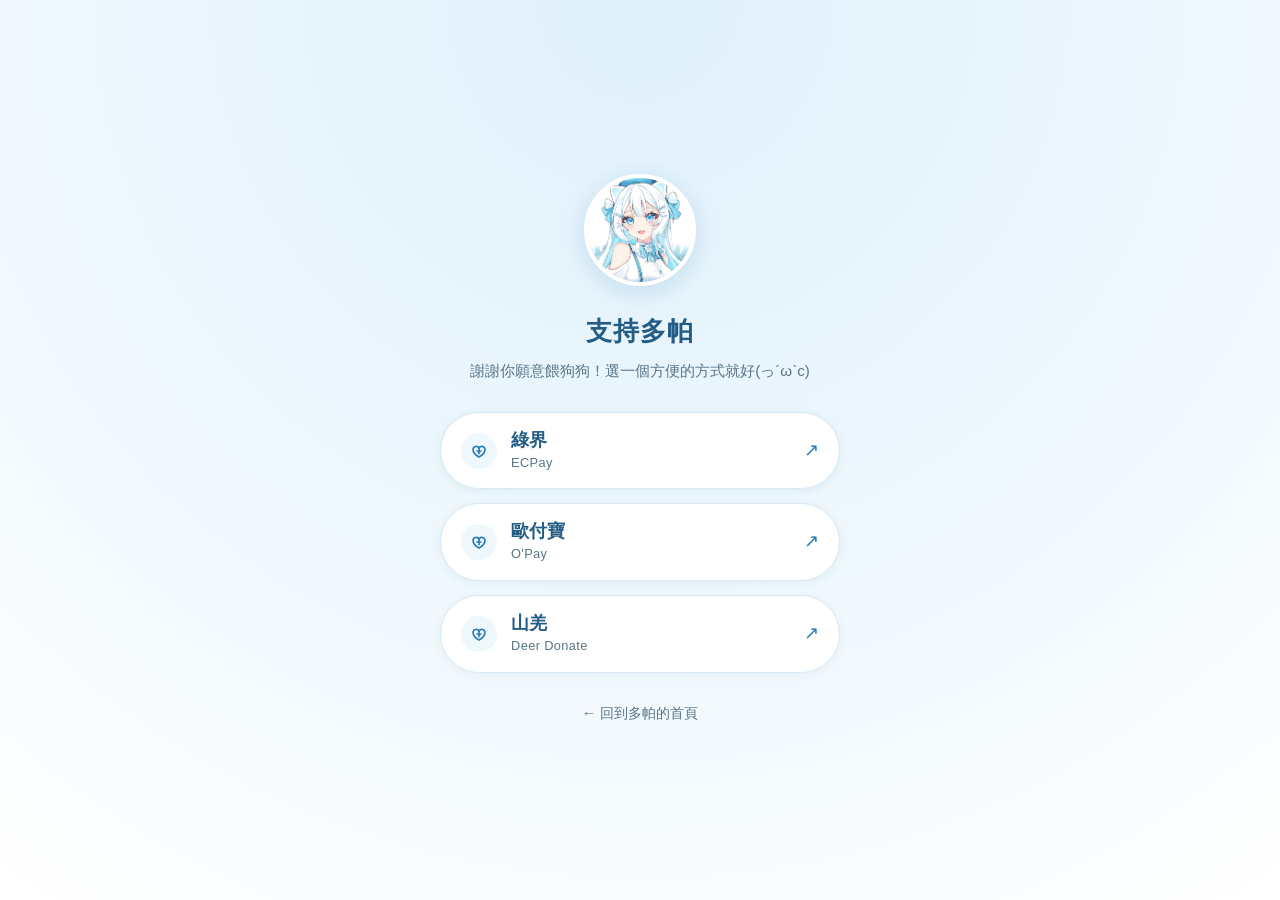
==== donate/index.html @ 84eb95be "新增 /donate 贊助單頁（綠界、歐付寶、山羌） Co-Authored-By: Claude Opus 5.5 <noreply@anthropic.com>" ====
<!doctype html>
<html lang="zh-Hant">
  <head>
    <meta charset="utf-8" />
    <meta name="viewport" content="width=device-width, initial-scale=1" />
    <meta name="description" content="支持 Topa Ch. 多帕：綠界、歐付寶、山羌贊助連結。" />
    <meta name="theme-color" content="#3585c9" />
    <link rel="canonical" href="https://samoyedtopa1120-cmd.github.io/topa-homepage/donate/" />
    <meta property="og:type" content="website" />
    <meta property="og:site_name" content="Topa Ch. 多帕" />
    <meta property="og:title" content="支持多帕 | Topa Ch. 多帕" />
    <meta property="og:description" content="綠界、歐付寶、山羌贊助連結。" />
    <meta property="og:url" content="https://samoyedtopa1120-cmd.github.io/topa-homepage/donate/" />
    <meta property="og:image" content="https://samoyedtopa1120-cmd.github.io/topa-homepage/assets/topa-avatar.jpg" />
    <meta name="twitter:card" content="summary" />
    <title>支持多帕 | Topa Ch. 多帕</title>
    <link rel="icon" href="../assets/topa-avatar.jpg" type="image/jpeg" />
    <style>
      :root {
        --blue: #287bb9;
        --deep: #235c85;
        --ink: #294b63;
        --muted: #597587;
        --pale: #eff8fd;
        --line: #d6e9f5;
        --white: #fff;
        --font: 'Nunito', 'PingFang TC', 'Microsoft JhengHei', sans-serif;
      }
      * { box-sizing: border-box; }
      html, body { height: 100%; }
      body {
        margin: 0;
        display: grid;
        place-items: center;
        padding: 32px 16px;
        background: radial-gradient(circle at 50% 0%, #dff0fb 0, var(--pale) 55%, var(--white) 100%);
        color: var(--ink);
        font: 16px/1.7 var(--font);
        -webkit-font-smoothing: antialiased;
      }
      main {
        width: 100%;
        max-width: 400px;
        text-align: center;
      }
      .avatar {
        width: 112px;
        height: 112px;
        border-radius: 50%;
        border: 4px solid var(--white);
        box-shadow: 0 6px 24px #287bb92e;
        object-fit: cover;
      }
      h1 {
        margin: 16px 0 4px;
        color: var(--deep);
        font-size: 1.6rem;
        letter-spacing: .04em;
      }
      .lead {
        margin: 0 0 28px;
        color: var(--muted);
        font-size: .95rem;
      }
      .lead span { display: inline-block; }
      .buttons {
        display: grid;
        gap: 14px;
      }
      .buttons a {
        display: flex;
        align-items: center;
        gap: 14px;
        padding: 16px 20px;
        border: 1px solid var(--line);
        border-radius: 999px;
        background: var(--white);
        color: var(--ink);
        text-decoration: none;
        box-shadow: 0 2px 10px #235c8512;
        transition: transform .15s ease, box-shadow .15s ease, border-color .15s ease;
      }
      .buttons a:hover {
        transform: translateY(-2px);
        border-color: var(--blue);
        box-shadow: 0 8px 22px #287bb926;
      }
      .buttons a:focus-visible {
        outline: 3px solid var(--blue);
        outline-offset: 3px;
      }
      .buttons svg {
        flex: none;
        width: 36px;
        height: 36px;
        padding: 7px;
        border-radius: 50%;
        background: var(--pale);
        fill: none;
        stroke: var(--blue);
        stroke-width: 1.8;
        stroke-linecap: round;
        stroke-linejoin: round;
      }
      .label {
        flex: 1;
        text-align: left;
        line-height: 1.3;
      }
      .label strong {
        display: block;
        font-size: 1.1rem;
        color: var(--deep);
      }
      .label span {
        font-size: .8rem;
        color: var(--muted);
        letter-spacing: .03em;
      }
      .arrow {
        color: var(--blue);
        font-size: 1.1rem;
      }
      .home {
        display: inline-block;
        margin-top: 28px;
        color: var(--muted);
        font-size: .9rem;
        text-decoration: none;
      }
      .home:hover { color: var(--deep); text-decoration: underline; }
      @media (prefers-reduced-motion: reduce) {
        .buttons a { transition: none; }
        .buttons a:hover { transform: none; }
      }
    </style>
  </head>
  <body>
    <svg width="0" height="0" style="position:absolute" aria-hidden="true" focusable="false">
      <symbol id="icon-donate" viewBox="0 0 24 24">
        <path d="M12 18.6S5.5 15 5.5 10.4A3.4 3.4 0 0 1 12 9a3.4 3.4 0 0 1 6.5 1.4c0 4.6-6.5 8.2-6.5 8.2Z" />
        <path d="M12 9v6" />
        <path d="M9.8 12h4.4" />
      </symbol>
    </svg>
    <main>
      <img class="avatar" src="../assets/topa-avatar.jpg" alt="多帕的頭像" width="112" height="112" />
      <h1>支持多帕</h1>
      <p class="lead"><span>謝謝你願意餵狗狗！</span><span>選一個方便的方式就好(っ´ω`c)</span></p>
      <nav class="buttons" aria-label="贊助連結">
        <a href="https://payment.ecpay.com.tw/Broadcaster/Donate/85C7382313C1128C863B7826B020375C" target="_blank" rel="noopener noreferrer">
          <svg aria-hidden="true"><use href="#icon-donate"></use></svg>
          <span class="label"><strong>綠界</strong><span>ECPay</span></span>
          <span class="arrow" aria-hidden="true">↗</span>
        </a>
        <a href="https://payment.opay.tw/Broadcaster/Donate/44319C02C2A8F1C43497ADE37872A1DE" target="_blank" rel="noopener noreferrer">
          <svg aria-hidden="true"><use href="#icon-donate"></use></svg>
          <span class="label"><strong>歐付寶</strong><span>O'Pay</span></span>
          <span class="arrow" aria-hidden="true">↗</span>
        </a>
        <a href="https://deerdonate.herokuapp.com/donation/%E5%A4%9A%E5%B8%95" target="_blank" rel="noopener noreferrer">
          <svg aria-hidden="true"><use href="#icon-donate"></use></svg>
          <span class="label"><strong>山羌</strong><span>Deer Donate</span></span>
          <span class="arrow" aria-hidden="true">↗</span>
        </a>
      </nav>
      <a class="home" href="../">← 回到多帕的首頁</a>
    </main>
  </body>
</html>
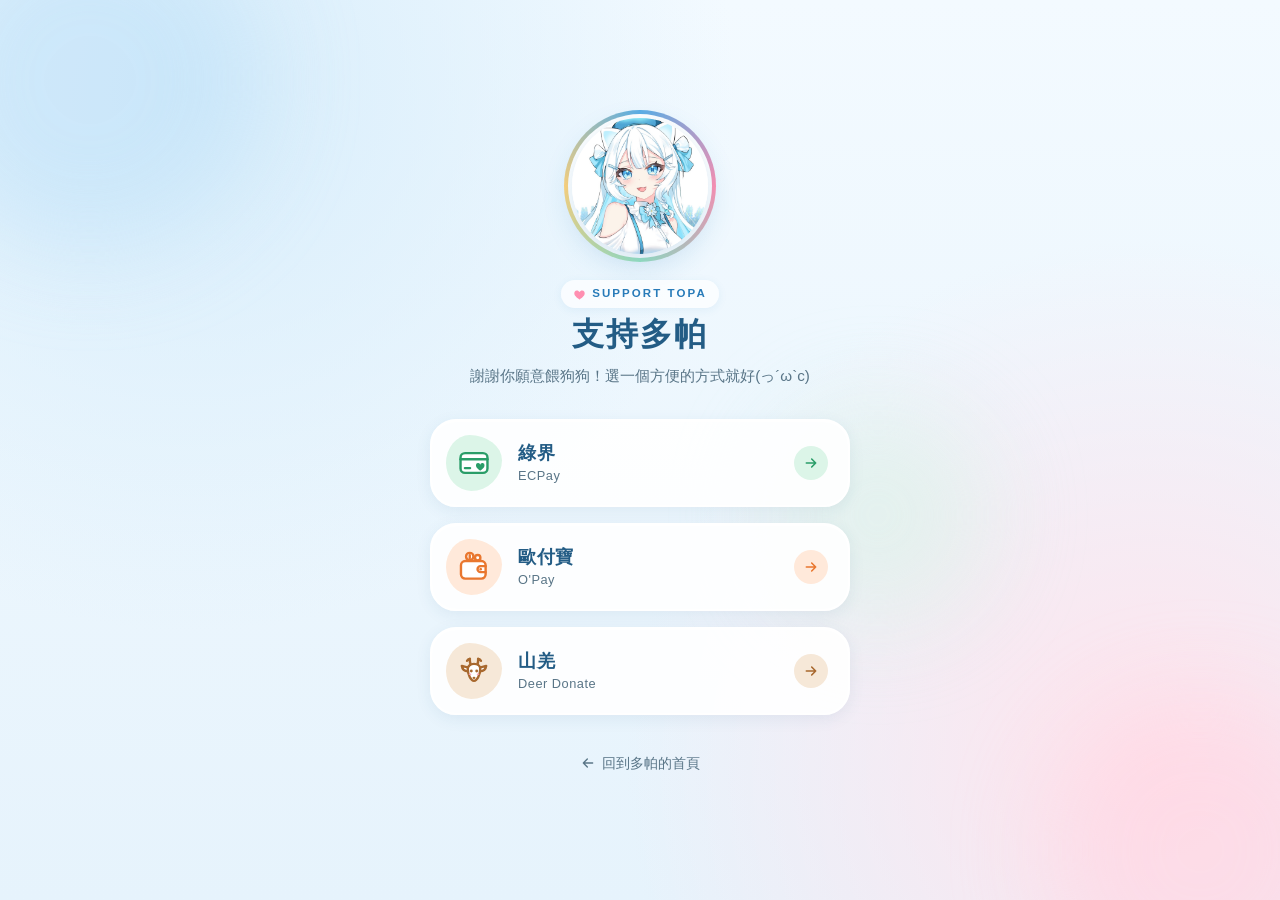
==== commit 773b98c6: "重新設計 /donate：加入動態效果並重繪圖示 Co-Authored-By: Claude Opus 5.5 <noreply@anthropic.com>" ====
--- a/donate/index.html
+++ b/donate/index.html
@@ -18,153 +18,608 @@
     <style>
       :root {
         --blue: #287bb9;
+        --sky: #5aaee6;
         --deep: #235c85;
         --ink: #294b63;
         --muted: #597587;
         --pale: #eff8fd;
         --line: #d6e9f5;
         --white: #fff;
+        --pink: #ff8fb1;
         --font: 'Nunito', 'PingFang TC', 'Microsoft JhengHei', sans-serif;
+        --bounce: cubic-bezier(.34, 1.56, .64, 1);
       }
       * { box-sizing: border-box; }
-      html, body { height: 100%; }
+      html, body { min-height: 100%; }
       body {
+        position: relative;
         margin: 0;
+        min-height: 100vh;
+        min-height: 100dvh;
         display: grid;
         place-items: center;
-        padding: 32px 16px;
-        background: radial-gradient(circle at 50% 0%, #dff0fb 0, var(--pale) 55%, var(--white) 100%);
+        padding: 40px 16px;
+        overflow-x: hidden;
+        background:
+          radial-gradient(circle at 15% 10%, #d7edfb 0, transparent 40%),
+          radial-gradient(circle at 90% 85%, #ffe3ec 0, transparent 38%),
+          linear-gradient(180deg, #f3faff 0%, #e6f3fc 100%);
         color: var(--ink);
         font: 16px/1.7 var(--font);
         -webkit-font-smoothing: antialiased;
       }
+
+      /* Soft blobs drifting behind everything */
+      .blob {
+        position: fixed;
+        z-index: 0;
+        border-radius: 50%;
+        filter: blur(48px);
+        opacity: .55;
+        pointer-events: none;
+        animation: drift 18s ease-in-out infinite alternate;
+      }
+      .blob.one { width: 340px; height: 340px; top: -90px; left: -80px; background: #bfe1f8; }
+      .blob.two { width: 300px; height: 300px; bottom: -100px; right: -70px; background: #ffd3e1; animation-duration: 22s; animation-delay: -6s; }
+      .blob.three { width: 220px; height: 220px; top: 45%; left: 60%; background: #d9f2e6; animation-duration: 26s; animation-delay: -12s; }
+      @keyframes drift {
+        0% { transform: translate(0, 0) scale(1); }
+        50% { transform: translate(40px, 30px) scale(1.12); }
+        100% { transform: translate(-30px, 50px) scale(.95); }
+      }
+
+      /* Paws, hearts and snowflakes floating up */
+      .sky {
+        position: fixed;
+        inset: 0;
+        z-index: 0;
+        overflow: hidden;
+        pointer-events: none;
+      }
+      .floaty {
+        position: absolute;
+        bottom: -40px;
+        color: var(--sky);
+        opacity: 0;
+        animation: rise linear infinite;
+      }
+      .floaty svg { display: block; width: 100%; height: 100%; fill: currentColor; }
+      @keyframes rise {
+        0% { transform: translate(0, 0) rotate(0deg); opacity: 0; }
+        10% { opacity: var(--alpha, .35); }
+        50% { transform: translate(var(--sway, 30px), -55vh) rotate(var(--spin, 90deg)); }
+        90% { opacity: var(--alpha, .35); }
+        100% { transform: translate(0, -110vh) rotate(calc(var(--spin, 90deg) * 2)); opacity: 0; }
+      }
+
       main {
+        position: relative;
+        z-index: 1;
         width: 100%;
-        max-width: 400px;
+        max-width: 420px;
         text-align: center;
       }
+
+      /* Avatar */
+      .avatar-wrap {
+        position: relative;
+        width: 136px;
+        height: 136px;
+        margin: 0 auto;
+        animation: pop-in .8s var(--bounce) both;
+      }
+      .avatar-btn {
+        position: relative;
+        display: block;
+        width: 100%;
+        height: 100%;
+        padding: 0;
+        border: 0;
+        border-radius: 50%;
+        background: none;
+        cursor: pointer;
+        animation: float 4s ease-in-out infinite;
+        -webkit-tap-highlight-color: transparent;
+      }
+      .avatar-btn:focus-visible { outline: 3px solid var(--blue); outline-offset: 6px; }
+      .ring {
+        position: absolute;
+        inset: -8px;
+        border-radius: 50%;
+        background: conic-gradient(from 0deg, var(--sky), var(--pink), #9be3c1, #ffd27a, var(--sky));
+        animation: spin 8s linear infinite;
+      }
+      .ring::after {
+        content: '';
+        position: absolute;
+        inset: 4px;
+        border-radius: 50%;
+        background: var(--white);
+      }
       .avatar {
-        width: 112px;
-        height: 112px;
+        position: relative;
+        display: block;
+        width: 100%;
+        height: 100%;
         border-radius: 50%;
-        border: 4px solid var(--white);
-        box-shadow: 0 6px 24px #287bb92e;
         object-fit: cover;
+        box-shadow: 0 10px 30px #287bb933;
+      }
+      .avatar-btn.wiggle .avatar { animation: wiggle .6s ease; }
+      .bubble {
+        position: absolute;
+        top: -6px;
+        left: calc(100% - 18px);
+        padding: 6px 12px;
+        border-radius: 16px 16px 16px 4px;
+        background: var(--white);
+        color: var(--deep);
+        font-weight: 800;
+        font-size: .9rem;
+        white-space: nowrap;
+        box-shadow: 0 6px 18px #235c8526;
+        transform-origin: 0 100%;
+        transform: scale(0) rotate(-12deg);
+        opacity: 0;
+        pointer-events: none;
+        transition: transform .35s var(--bounce), opacity .2s;
+      }
+      .bubble.show { transform: scale(1) rotate(0); opacity: 1; }
+      @keyframes float { 0%, 100% { transform: translateY(0); } 50% { transform: translateY(-8px); } }
+      @keyframes spin { to { transform: rotate(360deg); } }
+      @keyframes wiggle {
+        0%, 100% { transform: rotate(0); }
+        20% { transform: rotate(-10deg) scale(1.05); }
+        40% { transform: rotate(8deg) scale(1.05); }
+        60% { transform: rotate(-5deg); }
+        80% { transform: rotate(3deg); }
+      }
+      @keyframes pop-in {
+        0% { transform: scale(.3); opacity: 0; }
+        100% { transform: scale(1); opacity: 1; }
+      }
+
+      /* Heading */
+      .chip {
+        display: inline-flex;
+        align-items: center;
+        gap: 6px;
+        margin: 26px 0 6px;
+        padding: 4px 12px;
+        border-radius: 999px;
+        background: #ffffffb3;
+        color: var(--blue);
+        font-size: .72rem;
+        font-weight: 800;
+        letter-spacing: .18em;
+        box-shadow: 0 2px 10px #287bb914;
+        animation: fade-up .6s .25s ease both;
+      }
+      .chip svg { width: 13px; height: 13px; fill: var(--pink); animation: beat 1.4s ease-in-out infinite; }
+      @keyframes beat {
+        0%, 100% { transform: scale(1); }
+        15% { transform: scale(1.3); }
+        30% { transform: scale(1); }
+        45% { transform: scale(1.2); }
       }
       h1 {
-        margin: 16px 0 4px;
+        margin: 0;
         color: var(--deep);
-        font-size: 1.6rem;
-        letter-spacing: .04em;
+        font-size: 2rem;
+        line-height: 1.3;
+        letter-spacing: .06em;
+      }
+      h1 span {
+        display: inline-block;
+        animation: hop .7s var(--bounce) both, wave 3.2s ease-in-out infinite;
+        animation-delay: calc(.35s + var(--i) * .08s), calc(1.6s + var(--i) * .12s);
+      }
+      @keyframes hop {
+        0% { transform: translateY(24px) scale(.6); opacity: 0; }
+        100% { transform: none; opacity: 1; }
+      }
+      @keyframes wave {
+        0%, 70%, 100% { transform: translateY(0); }
+        80% { transform: translateY(-7px); }
+        90% { transform: translateY(1px); }
       }
       .lead {
-        margin: 0 0 28px;
+        margin: 8px 0 30px;
         color: var(--muted);
         font-size: .95rem;
+        animation: fade-up .6s .7s ease both;
       }
       .lead span { display: inline-block; }
+      @keyframes fade-up {
+        0% { transform: translateY(12px); opacity: 0; }
+        100% { transform: none; opacity: 1; }
+      }
+
+      /* Donate buttons */
       .buttons {
         display: grid;
-        gap: 14px;
-      }
-      .buttons a {
+        gap: 16px;
+        perspective: 800px;
+      }
+      .donate {
+        --rx: 0deg;
+        --ry: 0deg;
+        --mx: 50%;
+        --my: 50%;
+        position: relative;
         display: flex;
         align-items: center;
-        gap: 14px;
-        padding: 16px 20px;
-        border: 1px solid var(--line);
-        border-radius: 999px;
-        background: var(--white);
+        gap: 16px;
+        padding: 14px 20px 14px 14px;
+        overflow: hidden;
+        border: 2px solid var(--white);
+        border-radius: 26px;
+        background: #ffffffe6;
         color: var(--ink);
         text-decoration: none;
-        box-shadow: 0 2px 10px #235c8512;
-        transition: transform .15s ease, box-shadow .15s ease, border-color .15s ease;
-      }
-      .buttons a:hover {
-        transform: translateY(-2px);
-        border-color: var(--blue);
-        box-shadow: 0 8px 22px #287bb926;
-      }
-      .buttons a:focus-visible {
-        outline: 3px solid var(--blue);
-        outline-offset: 3px;
-      }
-      .buttons svg {
+        box-shadow: 0 4px 16px #235c8514, 0 1px 0 #fff inset;
+        transform: rotateX(var(--rx)) rotateY(var(--ry));
+        transition: transform .25s ease, box-shadow .25s ease, border-color .25s ease;
+        animation: slide-in .7s var(--bounce) backwards;
+        animation-delay: calc(.85s + var(--i) * .12s);
+        -webkit-tap-highlight-color: transparent;
+      }
+      @keyframes slide-in {
+        0% { transform: translateY(30px) scale(.9); opacity: 0; }
+        100% { transform: none; opacity: 1; }
+      }
+      /* Glow that follows the pointer */
+      .donate::before {
+        content: '';
+        position: absolute;
+        inset: 0;
+        background: radial-gradient(180px circle at var(--mx) var(--my), var(--tint), transparent 70%);
+        opacity: 0;
+        transition: opacity .25s;
+        pointer-events: none;
+      }
+      /* Shine sweep */
+      .donate::after {
+        content: '';
+        position: absolute;
+        top: 0;
+        bottom: 0;
+        left: -60%;
+        width: 40%;
+        background: linear-gradient(105deg, transparent, #ffffffcc, transparent);
+        transform: skewX(-18deg);
+        pointer-events: none;
+      }
+      .donate:hover, .donate:focus-visible {
+        border-color: var(--accent);
+        box-shadow: 0 14px 30px -8px var(--shadow), 0 1px 0 #fff inset;
+        transform: rotateX(var(--rx)) rotateY(var(--ry)) translateY(-3px);
+      }
+      .donate:hover::before, .donate:focus-visible::before { opacity: 1; }
+      .donate:hover::after, .donate:focus-visible::after { animation: shine .8s ease; }
+      .donate:focus-visible { outline: 3px solid var(--accent); outline-offset: 3px; }
+      .donate:active { transform: scale(.97); transition-duration: .08s; }
+      @keyframes shine { to { left: 130%; } }
+
+      .icon {
+        position: relative;
         flex: none;
-        width: 36px;
-        height: 36px;
-        padding: 7px;
-        border-radius: 50%;
-        background: var(--pale);
+        display: grid;
+        place-items: center;
+        width: 56px;
+        height: 56px;
+        border-radius: 42% 58% 55% 45% / 50% 45% 55% 50%;
+        background: var(--tint);
+        color: var(--accent);
+        animation: morph 7s ease-in-out infinite;
+        animation-delay: calc(var(--i) * -2s);
+      }
+      .icon svg {
+        width: 34px;
+        height: 34px;
         fill: none;
-        stroke: var(--blue);
-        stroke-width: 1.8;
+        stroke: currentColor;
+        stroke-width: 1.7;
         stroke-linecap: round;
         stroke-linejoin: round;
-      }
+        overflow: visible;
+      }
+      .icon .solid { fill: currentColor; stroke: none; }
+      .icon .soft { fill: var(--white); }
+      .icon .blush { fill: #ff9db8; stroke: none; }
+      .donate:hover .icon svg, .donate:focus-visible .icon svg { animation: jiggle .7s ease; }
+      @keyframes morph {
+        0%, 100% { border-radius: 42% 58% 55% 45% / 50% 45% 55% 50%; }
+        33% { border-radius: 58% 42% 45% 55% / 45% 58% 42% 55%; }
+        66% { border-radius: 50% 50% 60% 40% / 58% 42% 58% 42%; }
+      }
+      @keyframes jiggle {
+        0% { transform: rotate(0) scale(1); }
+        25% { transform: rotate(-12deg) scale(1.15); }
+        50% { transform: rotate(9deg) scale(1.1); }
+        75% { transform: rotate(-4deg) scale(1.05); }
+        100% { transform: rotate(0) scale(1); }
+      }
+      /* Per-icon extra motion on hover */
+      .donate:hover .coin, .donate:focus-visible .coin { animation: coin-hop .7s var(--bounce); }
+      .donate:hover .coin.two, .donate:focus-visible .coin.two { animation-delay: .1s; }
+      @keyframes coin-hop { 40% { transform: translateY(-4px); } }
+      .donate:hover .ear, .donate:focus-visible .ear { animation: ear-flick .5s ease 2; }
+      .ear { transform-box: fill-box; }
+      .ear.left { transform-origin: 100% 30%; }
+      .ear.right { transform-origin: 0 30%; }
+      @keyframes ear-flick { 50% { transform: rotate(var(--flick)); } }
+      .ear.left { --flick: 18deg; }
+      .ear.right { --flick: -18deg; }
+      .donate:hover .card-heart, .donate:focus-visible .card-heart { animation: beat 1s ease-in-out infinite; transform-box: fill-box; transform-origin: center; }
+
       .label {
+        position: relative;
         flex: 1;
         text-align: left;
         line-height: 1.3;
       }
       .label strong {
         display: block;
-        font-size: 1.1rem;
         color: var(--deep);
+        font-size: 1.15rem;
+        letter-spacing: .04em;
       }
       .label span {
+        color: var(--muted);
         font-size: .8rem;
-        color: var(--muted);
-        letter-spacing: .03em;
-      }
-      .arrow {
-        color: var(--blue);
-        font-size: 1.1rem;
-      }
+        letter-spacing: .04em;
+      }
+      .go {
+        position: relative;
+        flex: none;
+        display: grid;
+        place-items: center;
+        width: 34px;
+        height: 34px;
+        border-radius: 50%;
+        background: var(--tint);
+        color: var(--accent);
+        transition: transform .3s var(--bounce), background .25s, color .25s;
+      }
+      .go svg { width: 16px; height: 16px; fill: none; stroke: currentColor; stroke-width: 2.4; stroke-linecap: round; stroke-linejoin: round; }
+      .donate:hover .go, .donate:focus-visible .go { transform: translateX(4px) rotate(-45deg); background: var(--accent); color: var(--white); }
+
+      .ecpay { --i: 0; --accent: #2a9d68; --tint: #dcf5e8; --shadow: #2a9d6866; }
+      .opay { --i: 1; --accent: #e9772f; --tint: #ffe9da; --shadow: #e9772f66; }
+      .deer { --i: 2; --accent: #a8682e; --tint: #f6e8d8; --shadow: #a8682e66; }
+
       .home {
-        display: inline-block;
-        margin-top: 28px;
+        display: inline-flex;
+        align-items: center;
+        gap: 6px;
+        margin-top: 30px;
+        padding: 6px 14px;
+        border-radius: 999px;
         color: var(--muted);
         font-size: .9rem;
         text-decoration: none;
-      }
-      .home:hover { color: var(--deep); text-decoration: underline; }
+        transition: color .2s, background .2s;
+        animation: fade-up .6s 1.4s ease both;
+      }
+      .home svg { width: 16px; height: 16px; fill: none; stroke: currentColor; stroke-width: 2; stroke-linecap: round; stroke-linejoin: round; transition: transform .25s var(--bounce); }
+      .home:hover, .home:focus-visible { color: var(--deep); background: #ffffffb3; }
+      .home:hover svg, .home:focus-visible svg { transform: translateX(-4px); }
+      .home:focus-visible { outline: 3px solid var(--blue); outline-offset: 2px; }
+
+      /* Click bursts */
+      .particle {
+        position: fixed;
+        z-index: 10;
+        width: 16px;
+        height: 16px;
+        margin: -8px 0 0 -8px;
+        pointer-events: none;
+      }
+      .particle svg { display: block; width: 100%; height: 100%; fill: currentColor; }
+
+      @media (max-width: 380px) {
+        h1 { font-size: 1.75rem; }
+        .donate { gap: 12px; padding: 12px 16px 12px 12px; }
+        .icon { width: 50px; height: 50px; }
+        .icon svg { width: 30px; height: 30px; }
+      }
       @media (prefers-reduced-motion: reduce) {
-        .buttons a { transition: none; }
-        .buttons a:hover { transform: none; }
+        *, *::before, *::after {
+          animation-duration: .01ms !important;
+          animation-iteration-count: 1 !important;
+          animation-delay: 0s !important;
+          transition-duration: .01ms !important;
+        }
+        .sky, .blob { display: none; }
       }
     </style>
   </head>
   <body>
     <svg width="0" height="0" style="position:absolute" aria-hidden="true" focusable="false">
-      <symbol id="icon-donate" viewBox="0 0 24 24">
-        <path d="M12 18.6S5.5 15 5.5 10.4A3.4 3.4 0 0 1 12 9a3.4 3.4 0 0 1 6.5 1.4c0 4.6-6.5 8.2-6.5 8.2Z" />
-        <path d="M12 9v6" />
-        <path d="M9.8 12h4.4" />
-      </symbol>
+      <!-- Particles -->
+      <symbol id="p-heart" viewBox="0 0 24 24"><path d="M12 21s-7.5-4.4-9.3-9.2C1.4 8.3 3.6 4.5 7.3 4.5c2 0 3.4 1.1 4.7 2.8 1.3-1.7 2.7-2.8 4.7-2.8 3.7 0 5.9 3.8 4.6 7.3C19.5 16.6 12 21 12 21Z"/></symbol>
+      <symbol id="p-paw" viewBox="0 0 24 24"><ellipse cx="5.2" cy="10" rx="2.3" ry="2.9" transform="rotate(-20 5.2 10)"/><ellipse cx="9.6" cy="5.6" rx="2.2" ry="2.9" transform="rotate(-6 9.6 5.6)"/><ellipse cx="14.6" cy="5.6" rx="2.2" ry="2.9" transform="rotate(6 14.6 5.6)"/><ellipse cx="19" cy="10" rx="2.3" ry="2.9" transform="rotate(20 19 10)"/><path d="M12 11c-3.3 0-6.6 3.6-6.6 6.6 0 2.4 1.9 3.2 3.6 2.8 1.2-.3 2-.8 3-.8s1.8.5 3 .8c1.7.4 3.6-.4 3.6-2.8 0-3-3.3-6.6-6.6-6.6Z"/></symbol>
+      <symbol id="p-flake" viewBox="0 0 24 24"><path d="M11 2h2v5.3l2.6-1.5 1 1.7L13 9.6v1.8l1.6-.9 3.6-2.1 1 1.7-3.6 2.1L14 13l1.6.9 3.6 2.1-1 1.7-3.6-2.1-1.6-.9v1.8l3.6 2.1-1 1.7-2.6-1.5V22h-2v-5.3l-2.6 1.5-1-1.7L11 14.4v-1.8l-1.6.9-3.6 2.1-1-1.7 3.6-2.1L10 11l-1.6-.9-3.6-2.1 1-1.7 3.6 2.1 1.6.9V7.4L7.4 5.3l1-1.7L11 5.1Z"/></symbol>
+      <symbol id="p-star" viewBox="0 0 24 24"><path d="M12 2.5c.6 4.8 2.7 6.9 7.5 7.5-4.8.6-6.9 2.7-7.5 7.5-.6-4.8-2.7-6.9-7.5-7.5 4.8-.6 6.9-2.7 7.5-7.5Z" transform="translate(0 2)"/></symbol>
     </svg>
+
+    <div class="blob one" aria-hidden="true"></div>
+    <div class="blob two" aria-hidden="true"></div>
+    <div class="blob three" aria-hidden="true"></div>
+    <div class="sky" aria-hidden="true"></div>
+
     <main>
-      <img class="avatar" src="../assets/topa-avatar.jpg" alt="多帕的頭像" width="112" height="112" />
-      <h1>支持多帕</h1>
+      <div class="avatar-wrap">
+        <button class="avatar-btn" type="button" aria-label="摸摸多帕">
+          <span class="ring" aria-hidden="true"></span>
+          <img class="avatar" src="../assets/topa-avatar.jpg" alt="" width="136" height="136" />
+        </button>
+        <span class="bubble" aria-live="polite"></span>
+      </div>
+
+      <div class="chip">
+        <svg viewBox="0 0 24 24" aria-hidden="true"><use href="#p-heart"></use></svg>SUPPORT TOPA
+      </div>
+      <h1 aria-label="支持多帕"><span style="--i:0" aria-hidden="true">支</span><span style="--i:1" aria-hidden="true">持</span><span style="--i:2" aria-hidden="true">多</span><span style="--i:3" aria-hidden="true">帕</span></h1>
       <p class="lead"><span>謝謝你願意餵狗狗！</span><span>選一個方便的方式就好(っ´ω`c)</span></p>
+
       <nav class="buttons" aria-label="贊助連結">
-        <a href="https://payment.ecpay.com.tw/Broadcaster/Donate/85C7382313C1128C863B7826B020375C" target="_blank" rel="noopener noreferrer">
-          <svg aria-hidden="true"><use href="#icon-donate"></use></svg>
+        <a class="donate ecpay" href="https://payment.ecpay.com.tw/Broadcaster/Donate/85C7382313C1128C863B7826B020375C" target="_blank" rel="noopener noreferrer">
+          <span class="icon" aria-hidden="true">
+            <!-- Card with a heart -->
+            <svg viewBox="0 0 24 24">
+              <rect class="soft" x="2.5" y="5" width="19" height="14" rx="3.2" />
+              <path d="M2.5 9.4h19" />
+              <path d="M5.6 15.6h3.6" />
+              <path class="card-heart solid" d="M16.4 17.4s-3-1.7-3-3.6a1.5 1.5 0 0 1 3-.5 1.5 1.5 0 0 1 3 .5c0 1.9-3 3.6-3 3.6Z" />
+            </svg>
+          </span>
           <span class="label"><strong>綠界</strong><span>ECPay</span></span>
-          <span class="arrow" aria-hidden="true">↗</span>
+          <span class="go" aria-hidden="true"><svg viewBox="0 0 24 24"><path d="M5 12h14m-6-6 6 6-6 6" /></svg></span>
         </a>
-        <a href="https://payment.opay.tw/Broadcaster/Donate/44319C02C2A8F1C43497ADE37872A1DE" target="_blank" rel="noopener noreferrer">
-          <svg aria-hidden="true"><use href="#icon-donate"></use></svg>
+        <a class="donate opay" href="https://payment.opay.tw/Broadcaster/Donate/44319C02C2A8F1C43497ADE37872A1DE" target="_blank" rel="noopener noreferrer">
+          <span class="icon" aria-hidden="true">
+            <!-- Wallet with coins popping out -->
+            <svg viewBox="0 0 24 24">
+              <g class="coin"><circle class="soft" cx="9" cy="4.6" r="2.6" /><path d="M9 3.6v2" /></g>
+              <g class="coin two"><circle class="soft" cx="14.6" cy="5.4" r="1.9" /></g>
+              <rect class="soft" x="2.8" y="7.8" width="17.4" height="12.4" rx="3" />
+              <path d="M20.2 11.4h-3.6a2.1 2.1 0 0 0 0 4.2h3.6" />
+              <circle class="solid" cx="16.7" cy="13.5" r=".9" />
+            </svg>
+          </span>
           <span class="label"><strong>歐付寶</strong><span>O'Pay</span></span>
-          <span class="arrow" aria-hidden="true">↗</span>
+          <span class="go" aria-hidden="true"><svg viewBox="0 0 24 24"><path d="M5 12h14m-6-6 6 6-6 6" /></svg></span>
         </a>
-        <a href="https://deerdonate.herokuapp.com/donation/%E5%A4%9A%E5%B8%95" target="_blank" rel="noopener noreferrer">
-          <svg aria-hidden="true"><use href="#icon-donate"></use></svg>
+        <a class="donate deer" href="https://deerdonate.herokuapp.com/donation/%E5%A4%9A%E5%B8%95" target="_blank" rel="noopener noreferrer">
+          <span class="icon" aria-hidden="true">
+            <!-- A little muntjac (山羌) -->
+            <svg viewBox="0 0 24 24">
+              <path d="M9.6 7.4c-.5-1.4-.7-2.7-.5-4.1M9.1 3.3c-.9.2-1.6.7-2 1.5M14.4 7.4c.5-1.4.7-2.7.5-4.1M14.9 3.3c.9.2 1.6.7 2 1.5" />
+              <path class="ear left soft" d="M8 9.6 3.4 8.4c.3 2.3 1.9 3.7 4.4 3.8Z" />
+              <path class="ear right soft" d="M16 9.6l4.6-1.2c-.3 2.3-1.9 3.7-4.4 3.8Z" />
+              <path class="soft" d="M7.6 10.4c0-2.1 2-3.4 4.4-3.4s4.4 1.3 4.4 3.4c0 3.7-2 8.6-4.4 8.6s-4.4-4.9-4.4-8.6Z" />
+              <circle class="solid" cx="10.1" cy="12" r="1" />
+              <circle class="solid" cx="13.9" cy="12" r="1" />
+              <ellipse class="blush" cx="9.2" cy="14.3" rx=".95" ry=".55" />
+              <ellipse class="blush" cx="14.8" cy="14.3" rx=".95" ry=".55" />
+              <ellipse class="solid" cx="12" cy="16.9" rx="1.05" ry=".8" />
+            </svg>
+          </span>
           <span class="label"><strong>山羌</strong><span>Deer Donate</span></span>
-          <span class="arrow" aria-hidden="true">↗</span>
+          <span class="go" aria-hidden="true"><svg viewBox="0 0 24 24"><path d="M5 12h14m-6-6 6 6-6 6" /></svg></span>
         </a>
       </nav>
-      <a class="home" href="../">← 回到多帕的首頁</a>
+
+      <a class="home" href="../"><svg viewBox="0 0 24 24" aria-hidden="true"><path d="M19 12H5m6-6-6 6 6 6" /></svg>回到多帕的首頁</a>
     </main>
+
+    <script>
+      (function () {
+        var calm = window.matchMedia('(prefers-reduced-motion: reduce)').matches;
+        var shapes = ['p-heart', 'p-paw', 'p-flake', 'p-star'];
+        var colors = ['#5aaee6', '#ff8fb1', '#7fcfa8', '#ffc65c', '#9cc8ec'];
+        var pick = function (list) { return list[Math.floor(Math.random() * list.length)]; };
+        var icon = function (shape) {
+          return '<svg viewBox="0 0 24 24"><use href="#' + shape + '"></use></svg>';
+        };
+
+        // Background: things drifting up.
+        if (!calm) {
+          var sky = document.querySelector('.sky');
+          var count = window.innerWidth < 600 ? 12 : 20;
+          for (var n = 0; n < count; n++) {
+            var bit = document.createElement('span');
+            var size = 10 + Math.random() * 18;
+            bit.className = 'floaty';
+            bit.innerHTML = icon(pick(shapes));
+            bit.style.cssText =
+              'left:' + (Math.random() * 100) + '%;width:' + size + 'px;height:' + size + 'px;' +
+              'color:' + pick(colors) + ';animation-duration:' + (12 + Math.random() * 14) + 's;' +
+              'animation-delay:' + (-Math.random() * 26) + 's;--sway:' + (Math.random() * 80 - 40) + 'px;' +
+              '--spin:' + (Math.random() * 180 - 90) + 'deg;--alpha:' + (.25 + Math.random() * .3);
+            sky.appendChild(bit);
+          }
+        }
+
+        // A burst of hearts and paws from a point.
+        function burst(x, y, amount, palette) {
+          if (calm || !document.body.animate) return;
+          for (var n = 0; n < amount; n++) {
+            var bit = document.createElement('span');
+            bit.className = 'particle';
+            bit.innerHTML = icon(pick(['p-heart', 'p-paw', 'p-star', 'p-heart']));
+            bit.style.left = x + 'px';
+            bit.style.top = y + 'px';
+            bit.style.color = pick(palette || colors);
+            document.body.appendChild(bit);
+            var angle = Math.random() * Math.PI * 2;
+            var distance = 50 + Math.random() * 70;
+            var scale = .6 + Math.random() * .8;
+            bit.animate([
+              { transform: 'translate(0,0) scale(0) rotate(0deg)', opacity: 1 },
+              { transform: 'translate(' + Math.cos(angle) * distance * .7 + 'px,' + Math.sin(angle) * distance * .7 + 'px) scale(' + scale + ') rotate(' + (Math.random() * 60 - 30) + 'deg)', opacity: 1, offset: .55 },
+              { transform: 'translate(' + Math.cos(angle) * distance + 'px,' + (Math.sin(angle) * distance + 30) + 'px) scale(' + scale * .8 + ') rotate(' + (Math.random() * 120 - 60) + 'deg)', opacity: 0 }
+            ], { duration: 900 + Math.random() * 400, easing: 'cubic-bezier(.2,.7,.3,1)' }).onfinish = function () {
+              this.effect.target.remove();
+            };
+          }
+        }
+
+        // Pet the avatar: wiggle, say something, sprinkle hearts.
+        var avatar = document.querySelector('.avatar-btn');
+        var bubble = document.querySelector('.bubble');
+        var lines = ['汪！', '汪汪汪！', 'ともとも！', '謝謝你～', '(っ´ω`c)', '摸摸頭！', '嗷嗚～'];
+        var last = -1, hide;
+        avatar.addEventListener('click', function () {
+          var next;
+          do { next = Math.floor(Math.random() * lines.length); } while (next === last);
+          last = next;
+          bubble.textContent = lines[next];
+          bubble.classList.add('show');
+          clearTimeout(hide);
+          hide = setTimeout(function () { bubble.classList.remove('show'); }, 1600);
+          avatar.classList.remove('wiggle');
+          void avatar.offsetWidth;
+          avatar.classList.add('wiggle');
+          var box = avatar.getBoundingClientRect();
+          burst(box.left + box.width / 2, box.top + box.height / 2, 12);
+        });
+        // Say hello once after the page settles.
+        setTimeout(function () {
+          bubble.textContent = '汪！';
+          bubble.classList.add('show');
+          hide = setTimeout(function () { bubble.classList.remove('show'); }, 1800);
+        }, 1500);
+
+        // Buttons: glow follows the pointer, a gentle 3D tilt, and a burst on click.
+        var fine = window.matchMedia('(hover: hover) and (pointer: fine)').matches;
+        document.querySelectorAll('.donate').forEach(function (link) {
+          var accent = getComputedStyle(link).getPropertyValue('--accent').trim();
+          link.addEventListener('pointermove', function (event) {
+            var box = link.getBoundingClientRect();
+            var px = (event.clientX - box.left) / box.width;
+            var py = (event.clientY - box.top) / box.height;
+            link.style.setProperty('--mx', px * 100 + '%');
+            link.style.setProperty('--my', py * 100 + '%');
+            if (fine && !calm) {
+              link.style.setProperty('--ry', (px - .5) * 8 + 'deg');
+              link.style.setProperty('--rx', (.5 - py) * 10 + 'deg');
+            }
+          });
+          link.addEventListener('pointerleave', function () {
+            link.style.setProperty('--rx', '0deg');
+            link.style.setProperty('--ry', '0deg');
+          });
+          link.addEventListener('click', function (event) {
+            var box = link.getBoundingClientRect();
+            var x = event.clientX || box.left + box.width / 2;
+            var y = event.clientY || box.top + box.height / 2;
+            burst(x, y, 14, [accent, '#ff8fb1', '#ffc65c', '#5aaee6']);
+          });
+        });
+      })();
+    </script>
   </body>
 </html>
